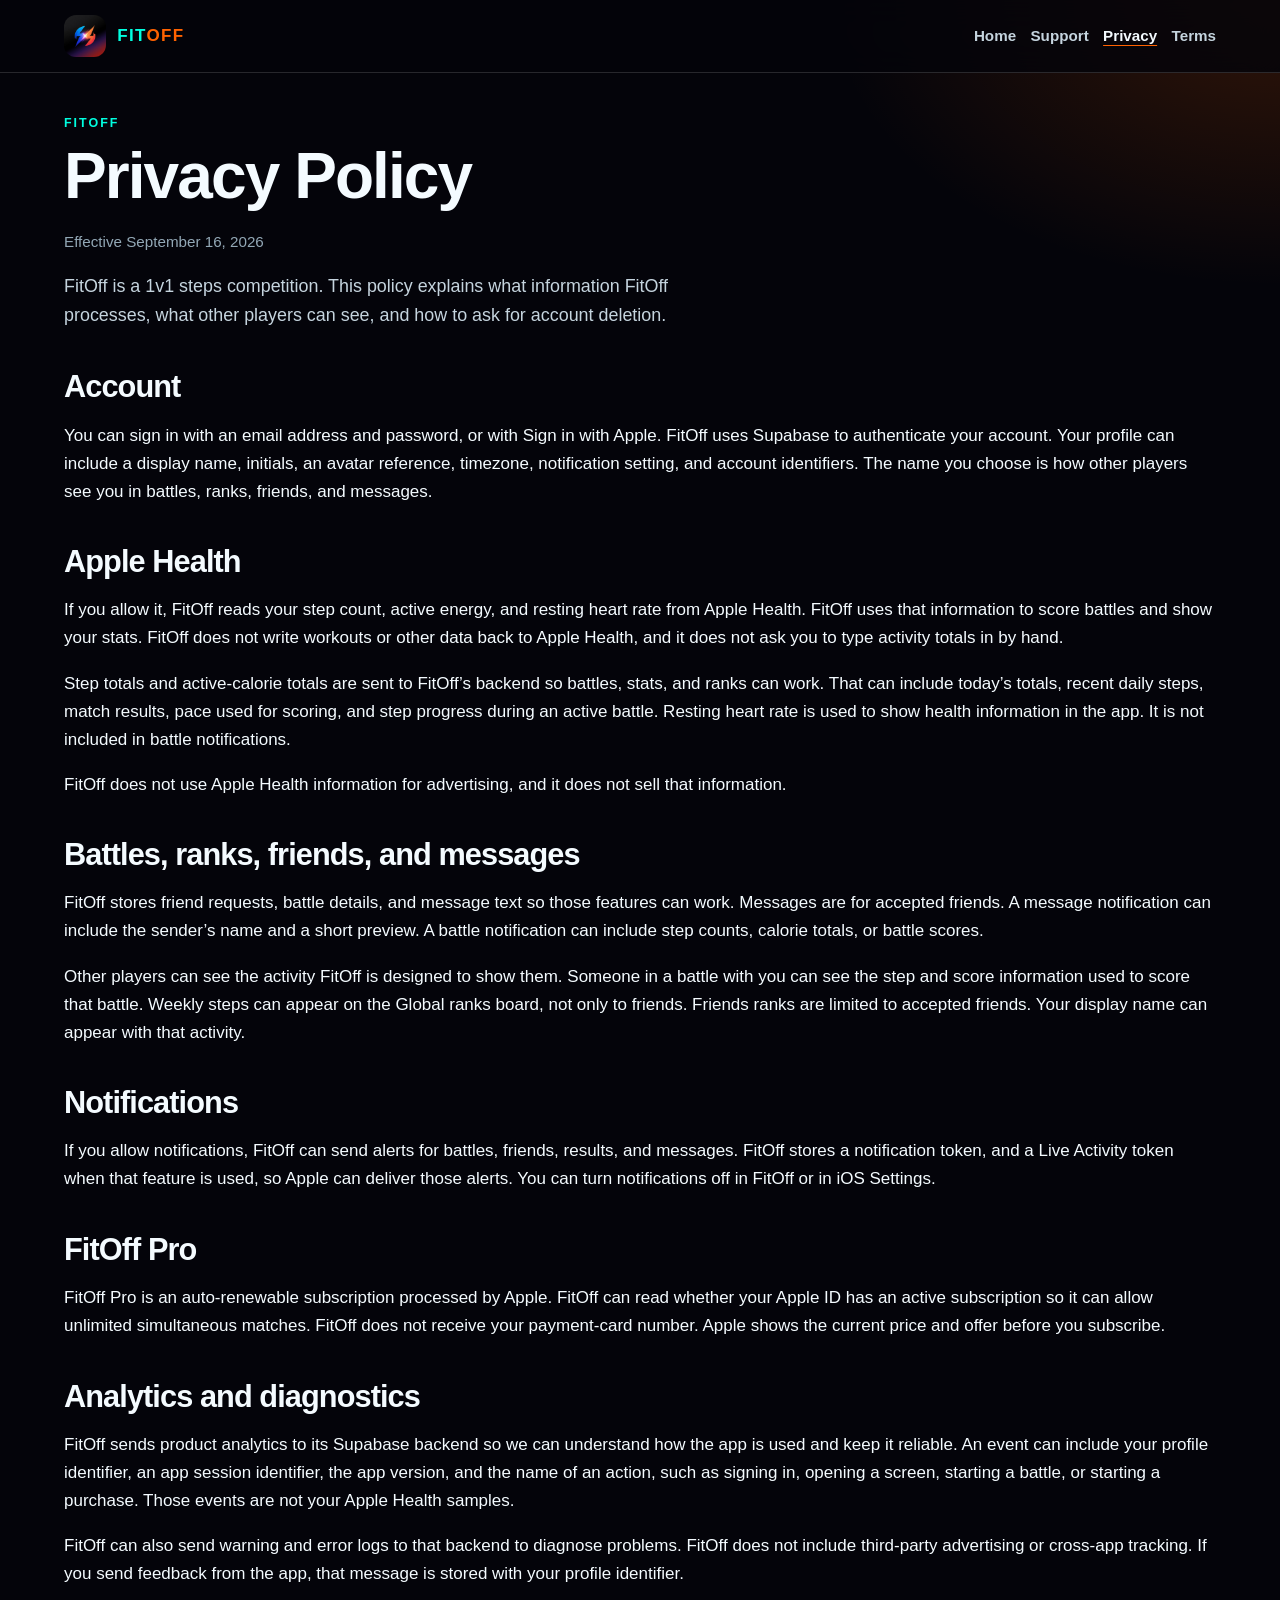
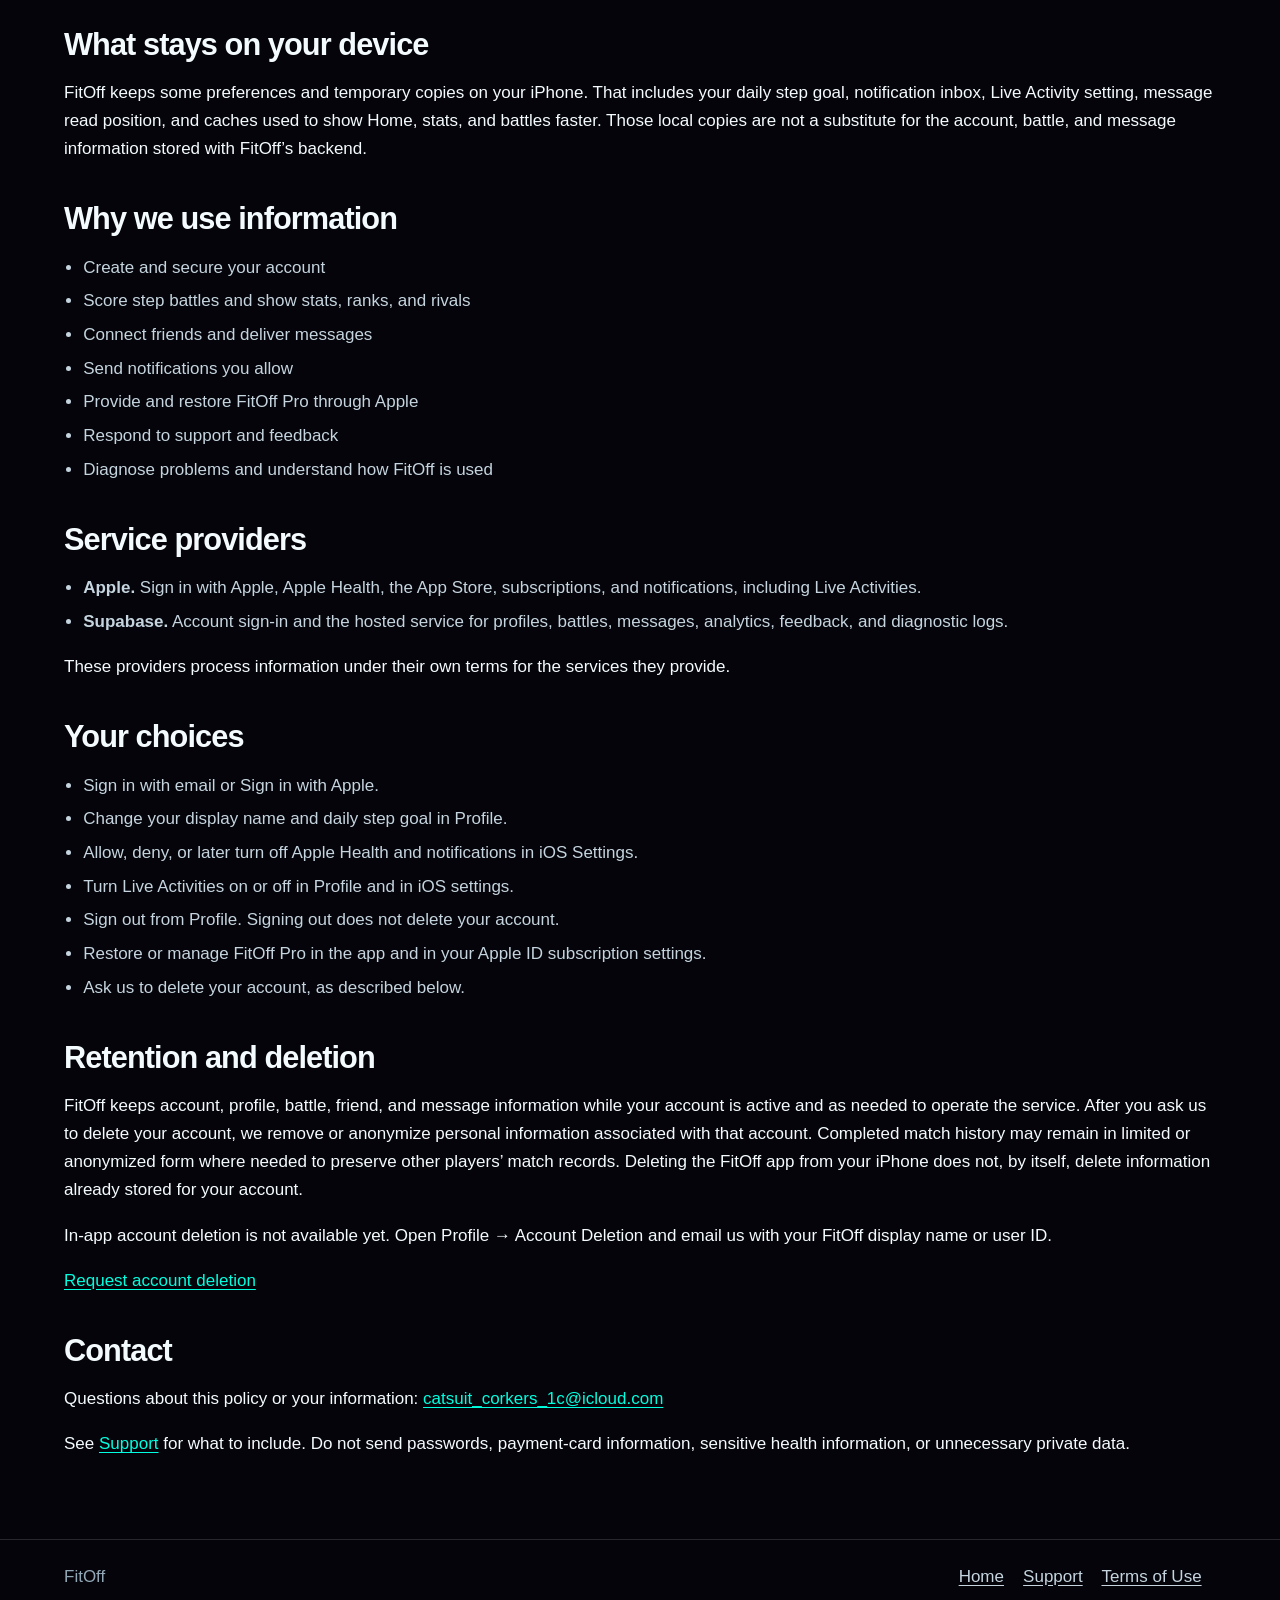
==== FitOff-website-upload/privacy/index.html @ 49e9775c "Prepare FitUp for App Store release" ====
<!DOCTYPE html>
<html lang="en">
<head>
  <meta charset="utf-8">
  <meta name="viewport" content="width=device-width, initial-scale=1">
  <title>Privacy Policy · FitOff</title>
  <meta name="description" content="How FitOff handles your account, Apple Health activity, battles, messages, notifications, and FitOff Pro subscription.">
  <link rel="icon" href="../assets/fitoff-app-icon.png" type="image/png">
  <link rel="stylesheet" href="../assets/styles.css">
</head>
<body>
  <a class="skip-link" href="#content">Skip to content</a>
  <header class="site-header">
    <div class="header-inner">
      <a class="brand" href="../index.html">
        <img src="../assets/fitoff-app-icon.png" width="42" height="42" alt="">
        <span><span class="brand-fit">FIT</span><span class="brand-off">OFF</span></span>
      </a>
      <nav class="nav" aria-label="Primary">
        <a href="../index.html">Home</a>
        <a href="../support/">Support</a>
        <a href="../privacy/" aria-current="page">Privacy</a>
        <a href="../terms/">Terms</a>
      </nav>
    </div>
  </header>
  <main id="content">
    <div class="wrap">
      <p class="eyebrow">FitOff</p>
      <h1>Privacy Policy</h1>
      <p class="meta">Effective September 16, 2026</p>
      <p class="page-intro">FitOff is a 1v1 steps competition. This policy explains what information FitOff processes, what other players can see, and how to ask for account deletion.</p>

      <h2>Account</h2>
      <p>You can sign in with an email address and password, or with Sign in with Apple. FitOff uses Supabase to authenticate your account. Your profile can include a display name, initials, an avatar reference, timezone, notification setting, and account identifiers. The name you choose is how other players see you in battles, ranks, friends, and messages.</p>

      <h2>Apple Health</h2>
      <p>If you allow it, FitOff reads your step count, active energy, and resting heart rate from Apple Health. FitOff uses that information to score battles and show your stats. FitOff does not write workouts or other data back to Apple Health, and it does not ask you to type activity totals in by hand.</p>
      <p>Step totals and active-calorie totals are sent to FitOff’s backend so battles, stats, and ranks can work. That can include today’s totals, recent daily steps, match results, pace used for scoring, and step progress during an active battle. Resting heart rate is used to show health information in the app. It is not included in battle notifications.</p>
      <p>FitOff does not use Apple Health information for advertising, and it does not sell that information.</p>

      <h2>Battles, ranks, friends, and messages</h2>
      <p>FitOff stores friend requests, battle details, and message text so those features can work. Messages are for accepted friends. A message notification can include the sender’s name and a short preview. A battle notification can include step counts, calorie totals, or battle scores.</p>
      <p>Other players can see the activity FitOff is designed to show them. Someone in a battle with you can see the step and score information used to score that battle. Weekly steps can appear on the Global ranks board, not only to friends. Friends ranks are limited to accepted friends. Your display name can appear with that activity.</p>

      <h2>Notifications</h2>
      <p>If you allow notifications, FitOff can send alerts for battles, friends, results, and messages. FitOff stores a notification token, and a Live Activity token when that feature is used, so Apple can deliver those alerts. You can turn notifications off in FitOff or in iOS Settings.</p>

      <h2>FitOff Pro</h2>
      <p>FitOff Pro is an auto-renewable subscription processed by Apple. FitOff can read whether your Apple ID has an active subscription so it can allow unlimited simultaneous matches. FitOff does not receive your payment-card number. Apple shows the current price and offer before you subscribe.</p>

      <h2>Analytics and diagnostics</h2>
      <p>FitOff sends product analytics to its Supabase backend so we can understand how the app is used and keep it reliable. An event can include your profile identifier, an app session identifier, the app version, and the name of an action, such as signing in, opening a screen, starting a battle, or starting a purchase. Those events are not your Apple Health samples.</p>
      <p>FitOff can also send warning and error logs to that backend to diagnose problems. FitOff does not include third-party advertising or cross-app tracking. If you send feedback from the app, that message is stored with your profile identifier.</p>

      <h2>What stays on your device</h2>
      <p>FitOff keeps some preferences and temporary copies on your iPhone. That includes your daily step goal, notification inbox, Live Activity setting, message read position, and caches used to show Home, stats, and battles faster. Those local copies are not a substitute for the account, battle, and message information stored with FitOff’s backend.</p>

      <h2>Why we use information</h2>
      <ul>
        <li>Create and secure your account</li>
        <li>Score step battles and show stats, ranks, and rivals</li>
        <li>Connect friends and deliver messages</li>
        <li>Send notifications you allow</li>
        <li>Provide and restore FitOff Pro through Apple</li>
        <li>Respond to support and feedback</li>
        <li>Diagnose problems and understand how FitOff is used</li>
      </ul>

      <h2>Service providers</h2>
      <ul>
        <li><strong>Apple.</strong> Sign in with Apple, Apple Health, the App Store, subscriptions, and notifications, including Live Activities.</li>
        <li><strong>Supabase.</strong> Account sign-in and the hosted service for profiles, battles, messages, analytics, feedback, and diagnostic logs.</li>
      </ul>
      <p>These providers process information under their own terms for the services they provide.</p>

      <h2>Your choices</h2>
      <ul>
        <li>Sign in with email or Sign in with Apple.</li>
        <li>Change your display name and daily step goal in Profile.</li>
        <li>Allow, deny, or later turn off Apple Health and notifications in iOS Settings.</li>
        <li>Turn Live Activities on or off in Profile and in iOS settings.</li>
        <li>Sign out from Profile. Signing out does not delete your account.</li>
        <li>Restore or manage FitOff Pro in the app and in your Apple ID subscription settings.</li>
        <li>Ask us to delete your account, as described below.</li>
      </ul>

      <h2>Retention and deletion</h2>
      <p>FitOff keeps account, profile, battle, friend, and message information while your account is active and as needed to operate the service. After you ask us to delete your account, we remove or anonymize personal information associated with that account. Completed match history may remain in limited or anonymized form where needed to preserve other players’ match records. Deleting the FitOff app from your iPhone does not, by itself, delete information already stored for your account.</p>
      <p>In-app account deletion is not available yet. Open Profile → Account Deletion and email us with your FitOff display name or user ID.</p>
      <p><a href="mailto:catsuit_corkers_1c@icloud.com?subject=FitOff%20Account%20Deletion">Request account deletion</a></p>

      <h2>Contact</h2>
      <p>Questions about this policy or your information: <a href="mailto:catsuit_corkers_1c@icloud.com?subject=FitOff%20Privacy">catsuit_corkers_1c@icloud.com</a></p>
      <p>See <a href="../support/">Support</a> for what to include. Do not send passwords, payment-card information, sensitive health information, or unnecessary private data.</p>
    </div>
  </main>
  <footer class="site-footer">
    <div class="wrap">
      <span>FitOff</span>
      <nav aria-label="Footer">
        <a href="../index.html">Home</a>
        <a href="../support/">Support</a>
        <a href="../terms/">Terms of Use</a>
      </nav>
    </div>
  </footer>
</body>
</html>
---- FitOff-website-upload/assets/styles.css ----
:root {
  --bg: #04040a;
  --bg-elevated: #0b1020;
  --text: #f4fbff;
  --muted: #c5d4de;
  --faint: #93a8b6;
  --cyan: #00ffe0;
  --blue: #00aaff;
  --orange: #ff6200;
  --yellow: #ffe08a;
  --line: rgba(255, 255, 255, 0.14);
  --card: rgba(255, 255, 255, 0.055);
  --danger: #ffb4a8;
  --confirm-bg: rgba(255, 196, 64, 0.12);
  --confirm-line: rgba(255, 208, 92, 0.55);
  --max: 72rem;
  --header: 4.5rem;
}

* {
  box-sizing: border-box;
}

html {
  scroll-behavior: smooth;
}

body {
  margin: 0;
  min-height: 100vh;
  color: var(--text);
  background:
    radial-gradient(900px 480px at 12% -10%, rgba(0, 170, 255, 0.22), transparent 60%),
    radial-gradient(820px 520px at 100% 0%, rgba(255, 98, 0, 0.18), transparent 55%),
    var(--bg);
  font-family: -apple-system, BlinkMacSystemFont, "Segoe UI", Roboto, Helvetica, Arial, sans-serif;
  font-size: 1.0625rem;
  line-height: 1.65;
  overflow-wrap: break-word;
}

img {
  max-width: 100%;
  height: auto;
}

a {
  color: var(--cyan);
  text-underline-offset: 0.16em;
}

a:hover {
  color: #ffffff;
}

a:focus-visible,
button:focus-visible,
summary:focus-visible {
  outline: 2px solid var(--cyan);
  outline-offset: 3px;
}

.skip-link {
  position: absolute;
  left: 1rem;
  top: 0.75rem;
  z-index: 20;
  transform: translateY(-160%);
  background: var(--cyan);
  color: #04120f;
  font-weight: 700;
  padding: 0.55rem 0.8rem;
  border-radius: 999px;
  text-decoration: none;
}

.skip-link:focus {
  transform: none;
}

.site-header {
  position: sticky;
  top: 0;
  z-index: 10;
  backdrop-filter: blur(16px);
  background: rgba(4, 4, 10, 0.82);
  border-bottom: 1px solid var(--line);
}

.header-inner,
.wrap,
.site-footer .wrap {
  width: min(var(--max), calc(100% - 2rem));
  margin-inline: auto;
}

.header-inner {
  min-height: var(--header);
  display: flex;
  align-items: center;
  justify-content: space-between;
  gap: 1rem;
}

.brand {
  display: flex;
  align-items: center;
  gap: 0.7rem;
  color: var(--text);
  text-decoration: none;
  font-weight: 800;
  letter-spacing: 0.08em;
}

.brand:hover {
  color: var(--text);
}

.brand img {
  width: 42px;
  height: 42px;
  border-radius: 12px;
  display: block;
}

.brand-fit {
  color: var(--cyan);
}

.brand-off {
  color: var(--orange);
}

.nav {
  display: flex;
  flex-wrap: wrap;
  gap: 0.35rem 0.9rem;
}

.nav a {
  color: var(--muted);
  text-decoration: none;
  font-size: 0.95rem;
  font-weight: 650;
}

.nav a[aria-current="page"] {
  color: var(--text);
  text-decoration: underline;
  text-decoration-color: var(--orange);
  text-underline-offset: 0.28em;
}

main {
  padding: 2.5rem 0 4rem;
}

.hero {
  display: grid;
  grid-template-columns: auto 1fr;
  gap: 1.5rem 2rem;
  align-items: center;
  padding: 1.2rem 0 2.2rem;
}

.hero-icon {
  width: 148px;
  height: 148px;
  border-radius: 32px;
  box-shadow: 0 0 0 1px rgba(255, 255, 255, 0.08), 0 18px 50px rgba(0, 0, 0, 0.45);
}

.eyebrow {
  margin: 0 0 0.4rem;
  color: var(--cyan);
  font-size: 0.78rem;
  font-weight: 800;
  letter-spacing: 0.16em;
  text-transform: uppercase;
}

h1,
h2,
h3 {
  line-height: 1.15;
  letter-spacing: -0.03em;
}

h1 {
  margin: 0 0 0.8rem;
  font-size: clamp(2.2rem, 5vw, 4.2rem);
  font-weight: 850;
}

h2 {
  margin: 2.4rem 0 0.7rem;
  font-size: clamp(1.45rem, 2.4vw, 2rem);
}

h3 {
  margin: 0 0 0.35rem;
  font-size: 1.12rem;
}

.lede,
.page-intro {
  max-width: 42rem;
  color: var(--muted);
  font-size: 1.12rem;
}

.actions {
  display: flex;
  flex-wrap: wrap;
  gap: 0.7rem;
  margin-top: 1.3rem;
}

.button {
  display: inline-flex;
  align-items: center;
  justify-content: center;
  min-height: 44px;
  padding: 0.65rem 1rem;
  border-radius: 999px;
  text-decoration: none;
  font-weight: 750;
}

.button.primary {
  background: linear-gradient(135deg, var(--cyan), var(--blue));
  color: #041018;
}

.button.primary:hover {
  color: #041018;
  filter: brightness(1.05);
}

.button.secondary {
  border: 1px solid var(--line);
  color: var(--text);
  background: rgba(255, 255, 255, 0.04);
}

.button.secondary:hover {
  color: var(--text);
  border-color: var(--cyan);
}

.panel,
.card,
.confirm {
  border: 1px solid var(--line);
  background: var(--card);
  border-radius: 18px;
}

.grid {
  display: grid;
  grid-template-columns: repeat(3, minmax(0, 1fr));
  gap: 0.9rem;
  margin-top: 1rem;
}

.card {
  padding: 1rem 1rem 1.05rem;
}

.card p,
.panel p,
li {
  color: var(--muted);
}

.card p:last-child,
.panel p:last-child {
  margin-bottom: 0;
}

.steps {
  display: grid;
  gap: 0.8rem;
  margin-top: 1rem;
}

.step {
  display: grid;
  grid-template-columns: auto 1fr;
  gap: 0.85rem;
  align-items: start;
  padding: 1rem;
  border-radius: 18px;
  border: 1px solid var(--line);
  background: linear-gradient(135deg, rgba(0, 255, 224, 0.06), rgba(255, 98, 0, 0.04));
}

.step-num {
  width: 2rem;
  height: 2rem;
  display: grid;
  place-items: center;
  border-radius: 999px;
  background: #041018;
  color: var(--cyan);
  font-weight: 800;
}

.panel {
  padding: 1.1rem 1.15rem;
  margin-top: 1rem;
}

.confirm {
  margin: 1rem 0;
  padding: 1rem 1.05rem;
  background: var(--confirm-bg);
  border-color: var(--confirm-line);
}

.confirm-label {
  margin: 0 0 0.35rem;
  color: var(--yellow);
  font-size: 0.78rem;
  font-weight: 800;
  letter-spacing: 0.12em;
  text-transform: uppercase;
}

.warning {
  border-color: rgba(255, 98, 0, 0.55);
  background: rgba(255, 98, 0, 0.1);
}

.warning strong {
  color: var(--text);
}

ul {
  padding-left: 1.2rem;
}

li + li {
  margin-top: 0.35rem;
}

.meta {
  color: var(--faint);
  font-size: 0.95rem;
}

.site-footer {
  border-top: 1px solid var(--line);
  padding: 1.4rem 0 2rem;
  color: var(--faint);
}

.site-footer .wrap {
  display: flex;
  flex-wrap: wrap;
  justify-content: space-between;
  gap: 0.8rem 1.4rem;
}

.site-footer a {
  color: var(--muted);
  margin-right: 0.9rem;
}

@media (max-width: 800px) {
  .hero,
  .grid {
    grid-template-columns: 1fr;
  }

  .hero-icon {
    width: 108px;
    height: 108px;
  }

  .header-inner {
    align-items: flex-start;
    flex-direction: column;
    padding: 0.8rem 0;
  }
}

@media (max-width: 520px) {
  .actions,
  .nav {
    width: 100%;
  }

  .button {
    width: 100%;
  }
}
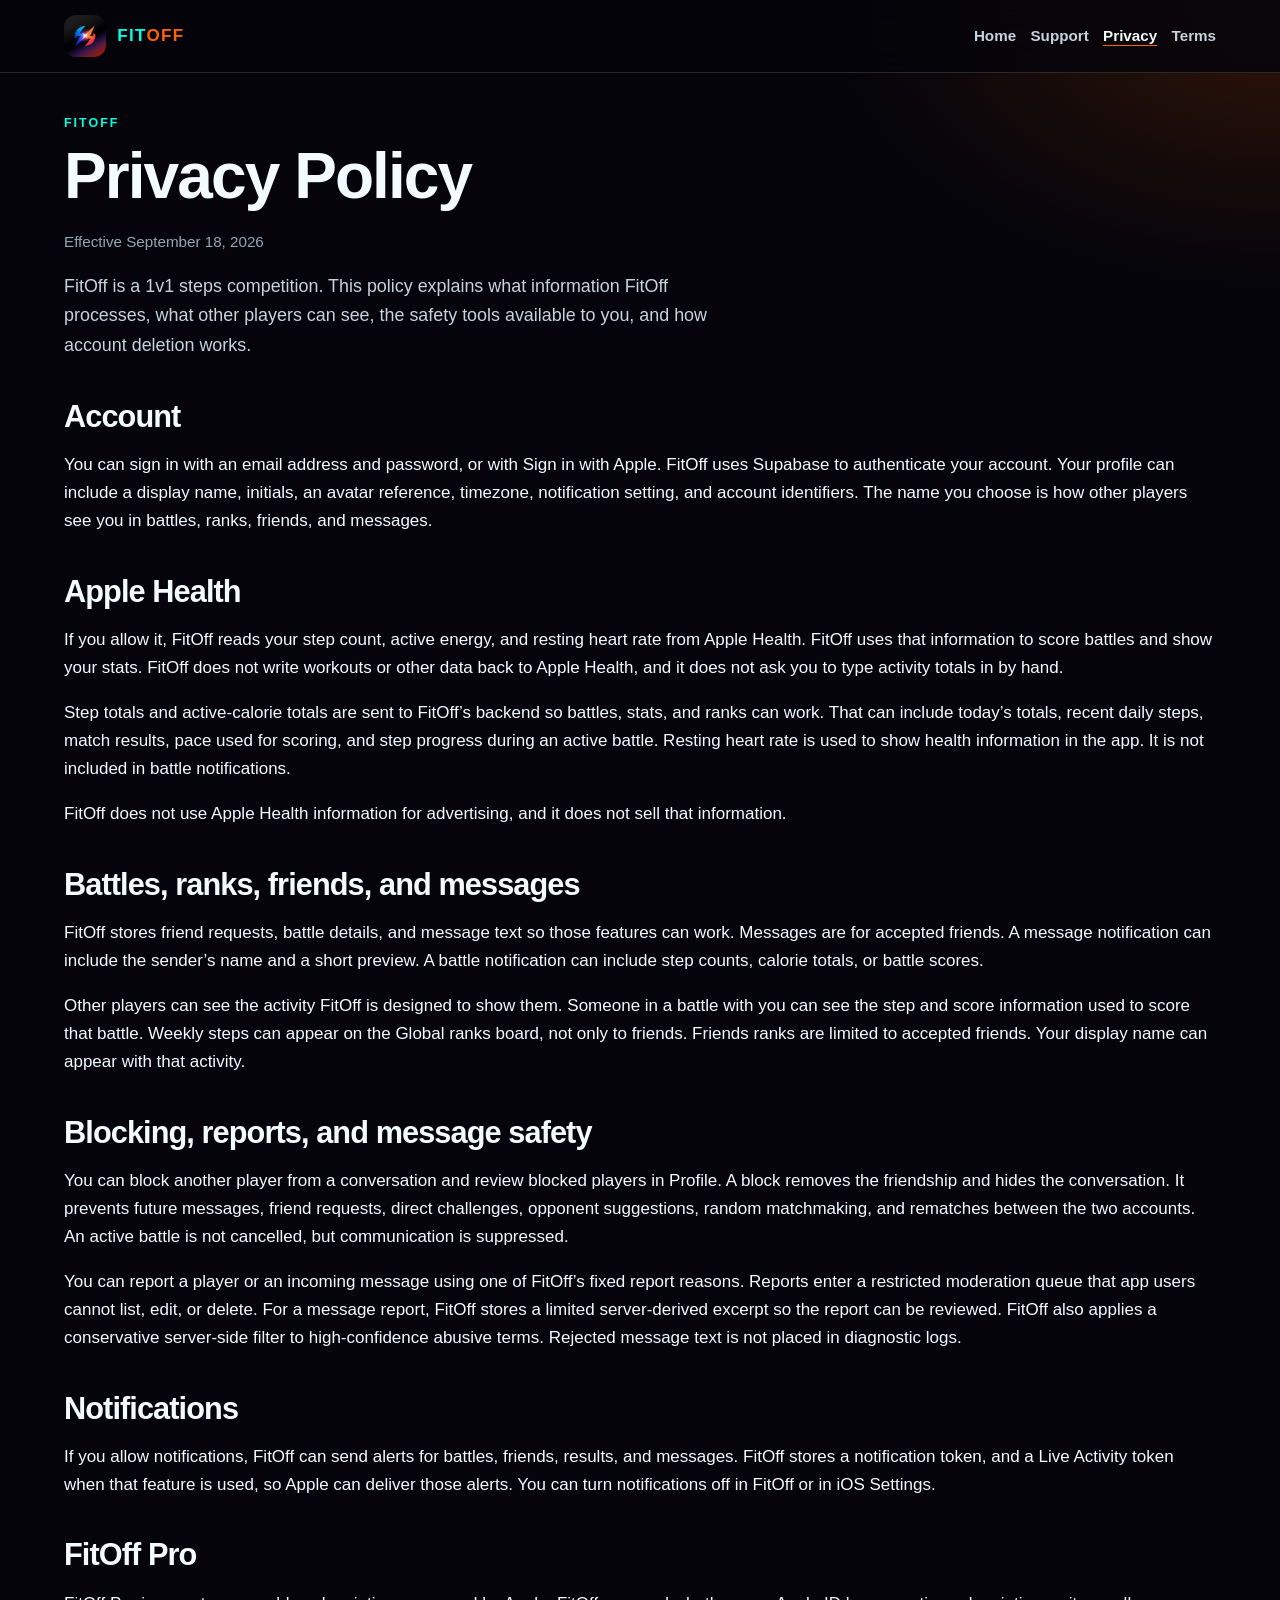
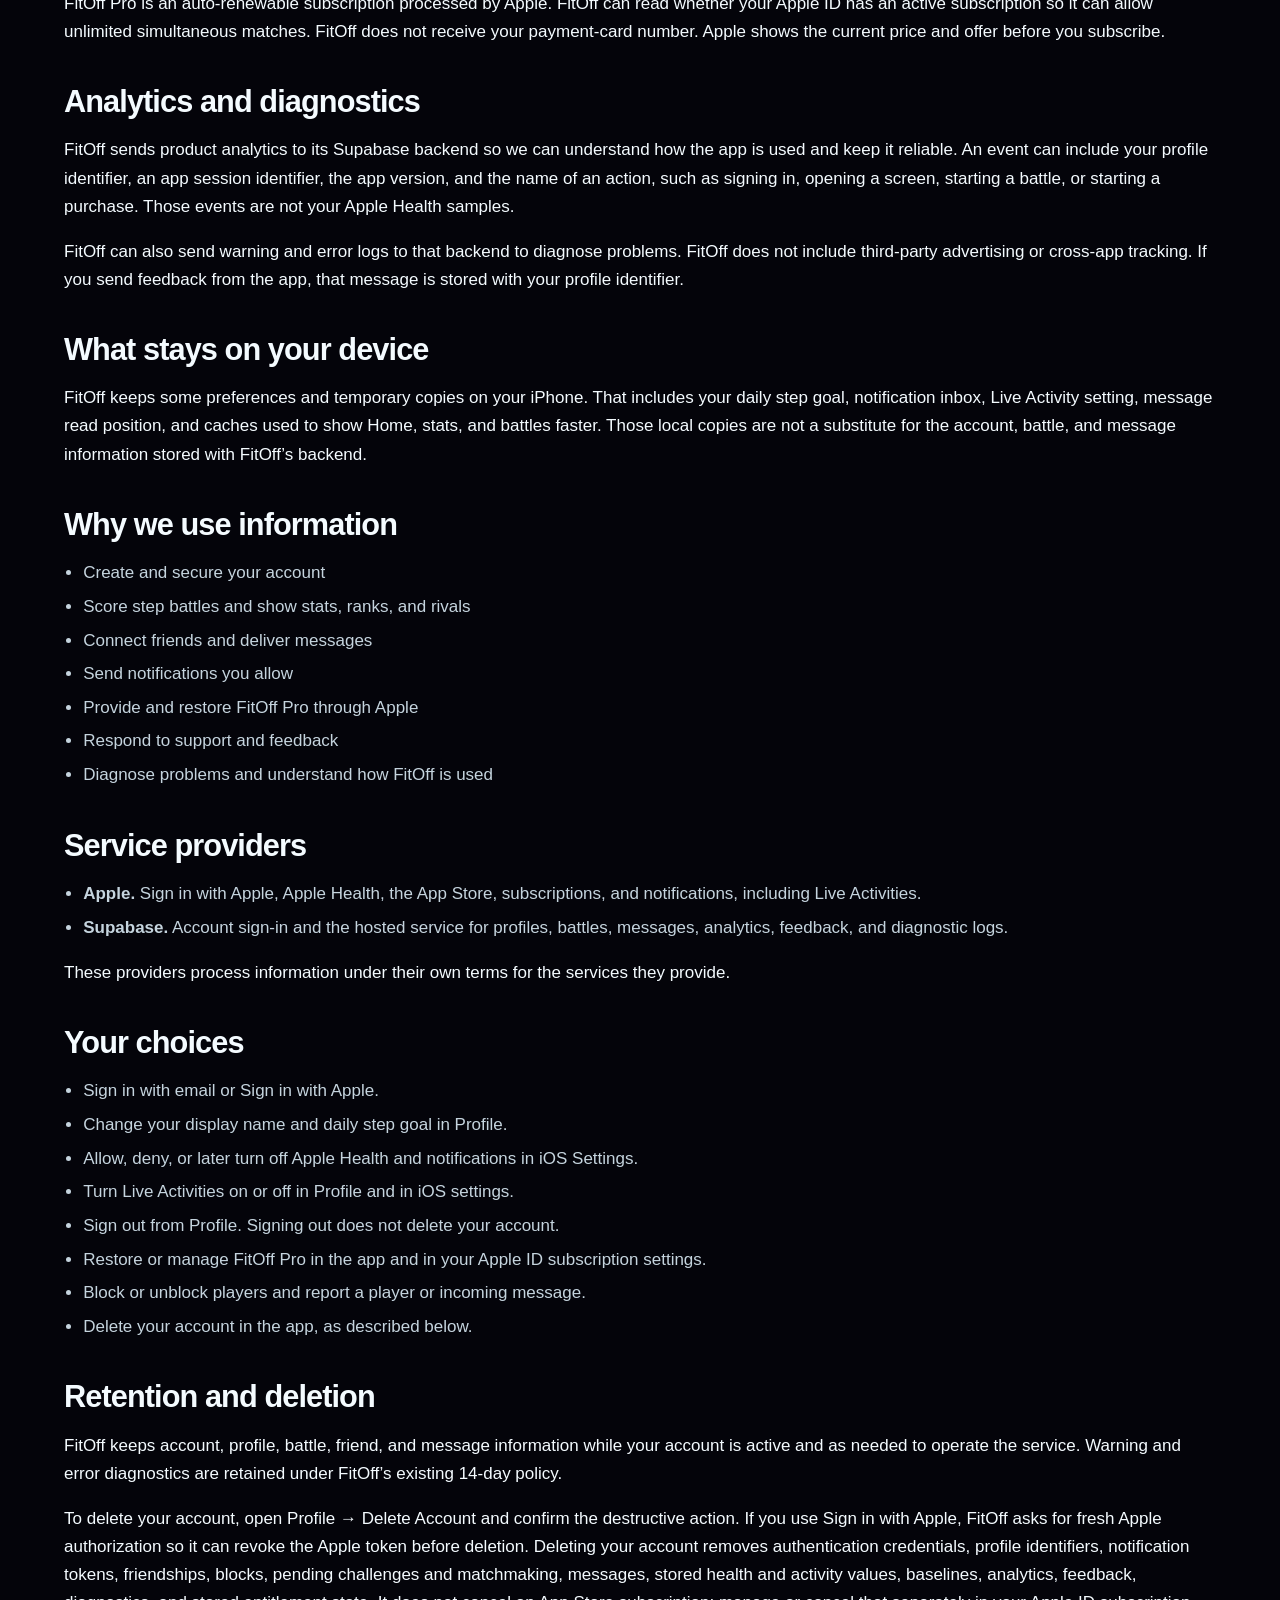
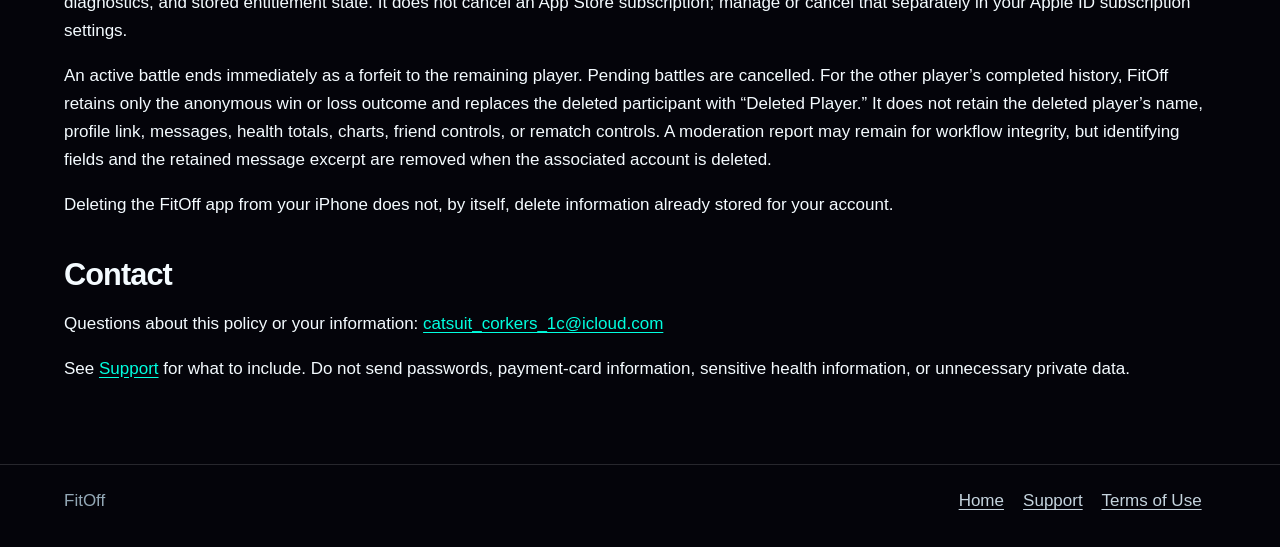
==== commit d072bf45: "Build 5 git add ." ====
--- a/FitOff-website-upload/privacy/index.html
+++ b/FitOff-website-upload/privacy/index.html
@@ -28,8 +28,8 @@
     <div class="wrap">
       <p class="eyebrow">FitOff</p>
       <h1>Privacy Policy</h1>
-      <p class="meta">Effective September 16, 2026</p>
-      <p class="page-intro">FitOff is a 1v1 steps competition. This policy explains what information FitOff processes, what other players can see, and how to ask for account deletion.</p>
+      <p class="meta">Effective September 18, 2026</p>
+      <p class="page-intro">FitOff is a 1v1 steps competition. This policy explains what information FitOff processes, what other players can see, the safety tools available to you, and how account deletion works.</p>
 
       <h2>Account</h2>
       <p>You can sign in with an email address and password, or with Sign in with Apple. FitOff uses Supabase to authenticate your account. Your profile can include a display name, initials, an avatar reference, timezone, notification setting, and account identifiers. The name you choose is how other players see you in battles, ranks, friends, and messages.</p>
@@ -42,6 +42,10 @@
       <h2>Battles, ranks, friends, and messages</h2>
       <p>FitOff stores friend requests, battle details, and message text so those features can work. Messages are for accepted friends. A message notification can include the sender’s name and a short preview. A battle notification can include step counts, calorie totals, or battle scores.</p>
       <p>Other players can see the activity FitOff is designed to show them. Someone in a battle with you can see the step and score information used to score that battle. Weekly steps can appear on the Global ranks board, not only to friends. Friends ranks are limited to accepted friends. Your display name can appear with that activity.</p>
+
+      <h2>Blocking, reports, and message safety</h2>
+      <p>You can block another player from a conversation and review blocked players in Profile. A block removes the friendship and hides the conversation. It prevents future messages, friend requests, direct challenges, opponent suggestions, random matchmaking, and rematches between the two accounts. An active battle is not cancelled, but communication is suppressed.</p>
+      <p>You can report a player or an incoming message using one of FitOff’s fixed report reasons. Reports enter a restricted moderation queue that app users cannot list, edit, or delete. For a message report, FitOff stores a limited server-derived excerpt so the report can be reviewed. FitOff also applies a conservative server-side filter to high-confidence abusive terms. Rejected message text is not placed in diagnostic logs.</p>
 
       <h2>Notifications</h2>
       <p>If you allow notifications, FitOff can send alerts for battles, friends, results, and messages. FitOff stores a notification token, and a Live Activity token when that feature is used, so Apple can deliver those alerts. You can turn notifications off in FitOff or in iOS Settings.</p>
@@ -82,13 +86,15 @@
         <li>Turn Live Activities on or off in Profile and in iOS settings.</li>
         <li>Sign out from Profile. Signing out does not delete your account.</li>
         <li>Restore or manage FitOff Pro in the app and in your Apple ID subscription settings.</li>
-        <li>Ask us to delete your account, as described below.</li>
+        <li>Block or unblock players and report a player or incoming message.</li>
+        <li>Delete your account in the app, as described below.</li>
       </ul>
 
       <h2>Retention and deletion</h2>
-      <p>FitOff keeps account, profile, battle, friend, and message information while your account is active and as needed to operate the service. After you ask us to delete your account, we remove or anonymize personal information associated with that account. Completed match history may remain in limited or anonymized form where needed to preserve other players’ match records. Deleting the FitOff app from your iPhone does not, by itself, delete information already stored for your account.</p>
-      <p>In-app account deletion is not available yet. Open Profile → Account Deletion and email us with your FitOff display name or user ID.</p>
-      <p><a href="mailto:catsuit_corkers_1c@icloud.com?subject=FitOff%20Account%20Deletion">Request account deletion</a></p>
+      <p>FitOff keeps account, profile, battle, friend, and message information while your account is active and as needed to operate the service. Warning and error diagnostics are retained under FitOff’s existing 14-day policy.</p>
+      <p>To delete your account, open Profile → Delete Account and confirm the destructive action. If you use Sign in with Apple, FitOff asks for fresh Apple authorization so it can revoke the Apple token before deletion. Deleting your account removes authentication credentials, profile identifiers, notification tokens, friendships, blocks, pending challenges and matchmaking, messages, stored health and activity values, baselines, analytics, feedback, diagnostics, and stored entitlement state. It does not cancel an App Store subscription; manage or cancel that separately in your Apple ID subscription settings.</p>
+      <p>An active battle ends immediately as a forfeit to the remaining player. Pending battles are cancelled. For the other player’s completed history, FitOff retains only the anonymous win or loss outcome and replaces the deleted participant with “Deleted Player.” It does not retain the deleted player’s name, profile link, messages, health totals, charts, friend controls, or rematch controls. A moderation report may remain for workflow integrity, but identifying fields and the retained message excerpt are removed when the associated account is deleted.</p>
+      <p>Deleting the FitOff app from your iPhone does not, by itself, delete information already stored for your account.</p>
 
       <h2>Contact</h2>
       <p>Questions about this policy or your information: <a href="mailto:catsuit_corkers_1c@icloud.com?subject=FitOff%20Privacy">catsuit_corkers_1c@icloud.com</a></p>
